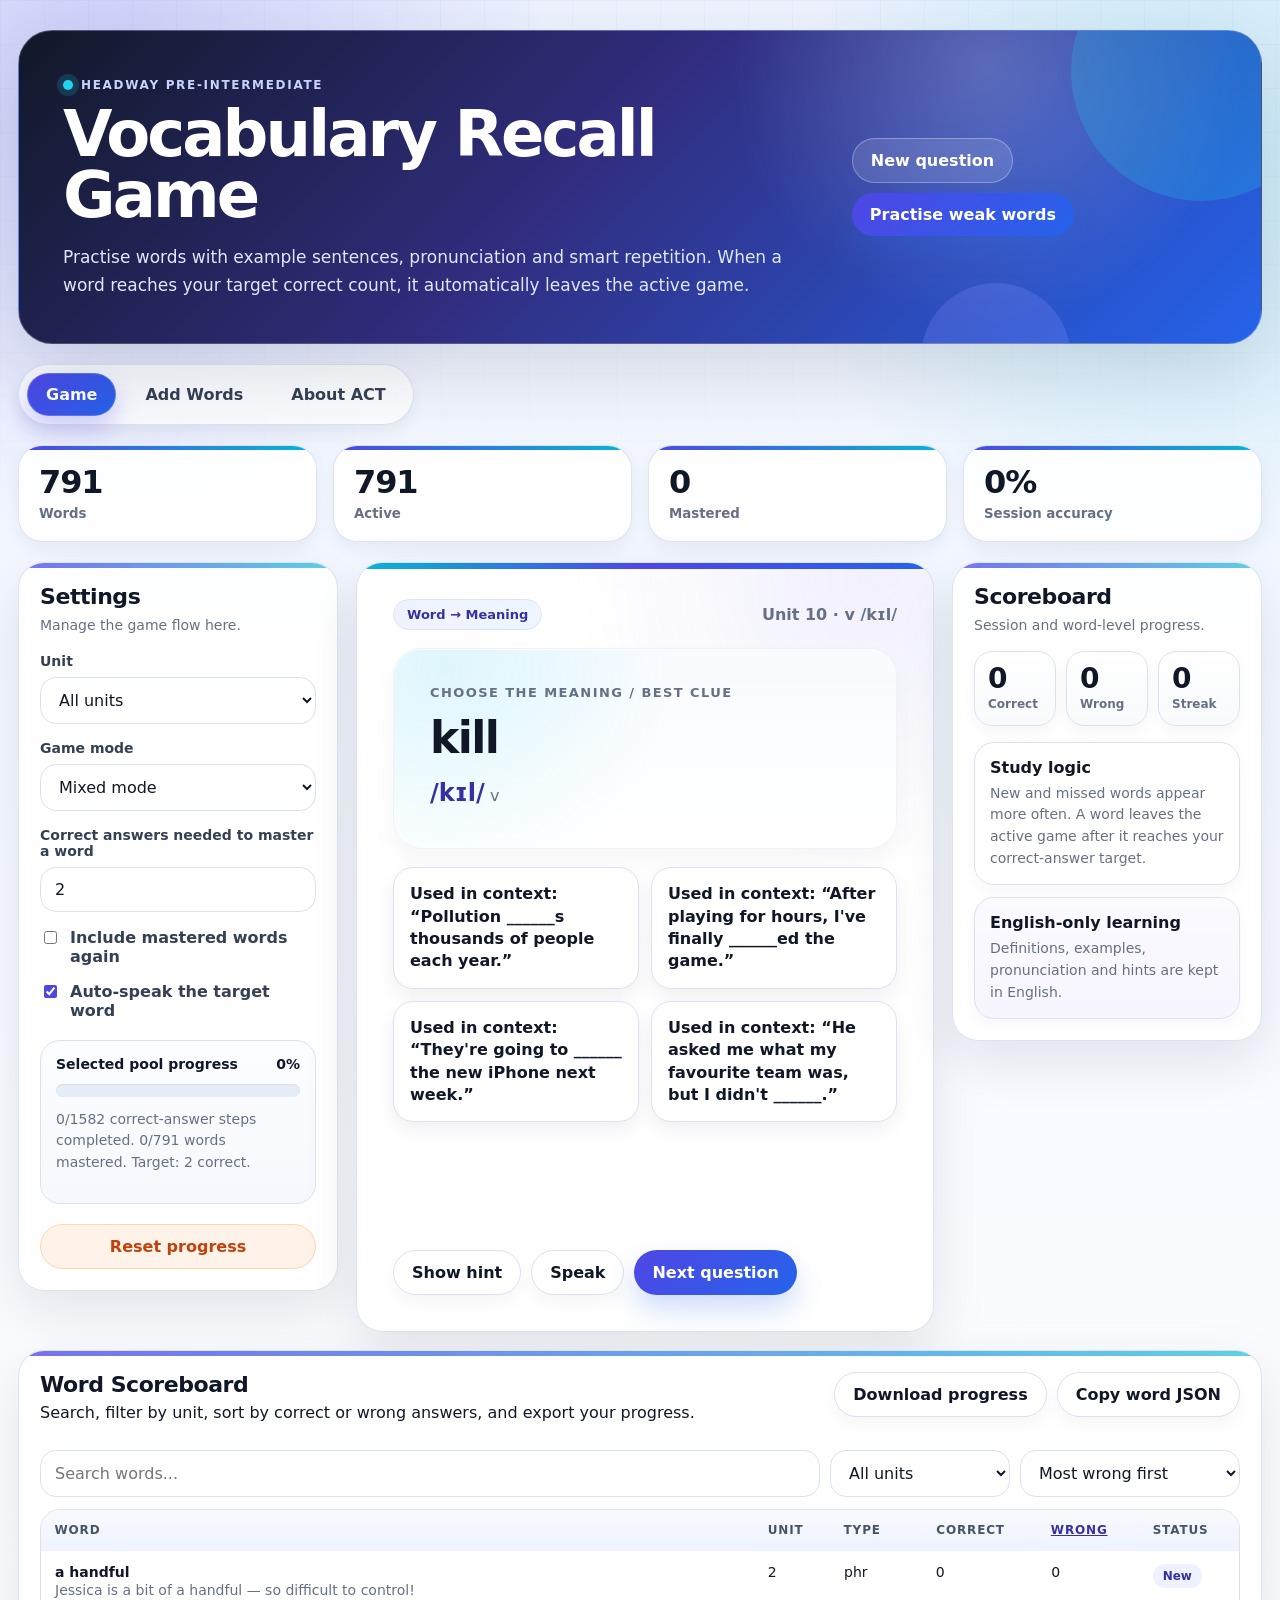
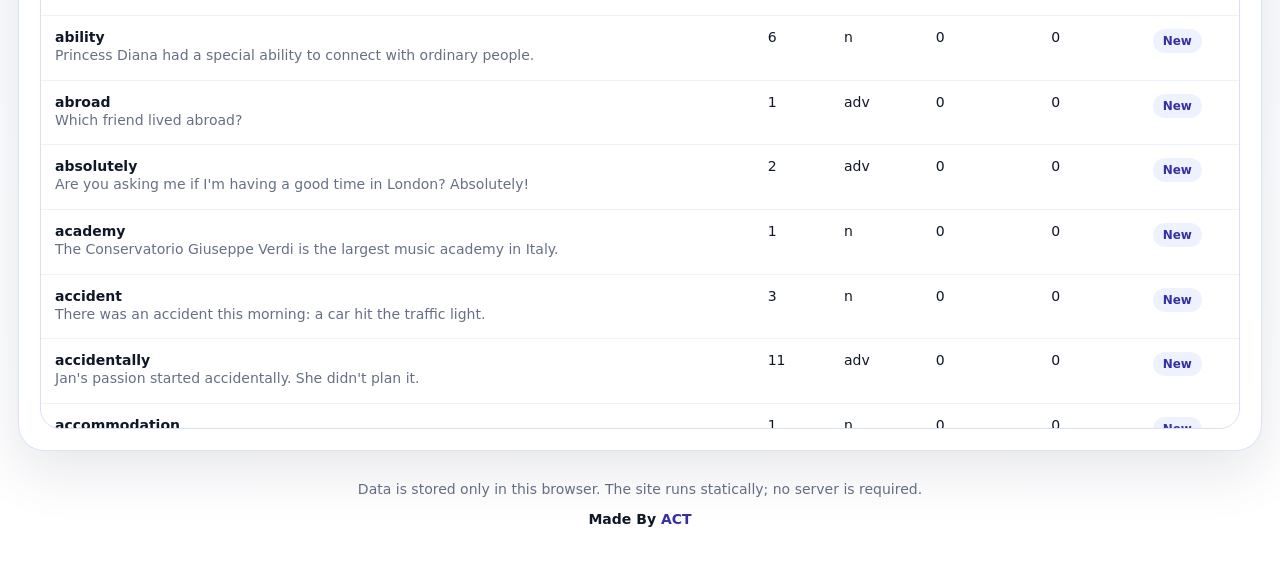
==== index.html @ d8aceb11 "Add files via upload" ====
<!DOCTYPE html>
<html lang="en">
<head>
  <meta charset="UTF-8" />
  <meta name="viewport" content="width=device-width, initial-scale=1.0" />
  <title>Vocabulary Recall Game</title>
  <link rel="stylesheet" href="styles.css" />
</head>
<body>
  <div class="page-shell">
    <header class="site-header">
      <div>
        <p class="eyebrow">Headway Pre-Intermediate</p>
        <h1>Vocabulary Recall Game</h1>
        <p class="subtitle">Practise words with example sentences, pronunciation and smart repetition. When a word reaches your target correct count, it automatically leaves the active game.</p>
      </div>
      <div class="header-actions">
        <button class="ghost-button" id="newGameBtn">New question</button>
        <button class="primary-button" id="reviewBtn">Practise weak words</button>
      </div>
    </header>

    <nav class="page-tabs" aria-label="Main navigation">
      <button class="page-tab active" type="button" data-page="game">Game</button>
      <button class="page-tab" type="button" data-page="add">Add Words</button>
      <button class="page-tab" type="button" data-page="about">About ACT</button>
    </nav>

    <section id="gamePage" class="page-view active">
      <section class="stats-strip" aria-label="General progress">
        <article><span id="totalWordsStat">0</span><small>Words</small></article>
        <article><span id="activeWordsStat">0</span><small>Active</small></article>
        <article><span id="masteredWordsStat">0</span><small>Mastered</small></article>
        <article><span id="sessionAccuracyStat">0%</span><small>Session accuracy</small></article>
      </section>

      <main class="app-grid">
        <aside class="panel settings-panel">
          <div class="panel-heading">
            <h2>Settings</h2>
            <p>Manage the game flow here.</p>
          </div>

          <label class="field-label" for="unitSelect">Unit</label>
          <select id="unitSelect"></select>

          <label class="field-label" for="modeSelect">Game mode</label>
          <select id="modeSelect">
            <option value="mixed">Mixed mode</option>
            <option value="meaningCard">Meaning card</option>
            <option value="wordMeaning">Word → meaning</option>
            <option value="typeWord">Type the word</option>
            <option value="sentenceMatch">Sentence match</option>
          </select>

          <label class="field-label" for="targetCorrect">Correct answers needed to master a word</label>
          <input id="targetCorrect" type="number" min="1" max="10" value="2" />

          <label class="check-row">
            <input id="includeMastered" type="checkbox" />
            <span>Include mastered words again</span>
          </label>

          <label class="check-row">
            <input id="autoSpeak" type="checkbox" checked />
            <span>Auto-speak the target word</span>
          </label>

          <div class="progress-box">
            <div class="progress-top"><span>Selected pool progress</span><strong id="poolPercent">0%</strong></div>
            <div class="progress-track"><div id="poolProgress" class="progress-fill"></div></div>
            <p id="poolSummary" class="muted">No data yet.</p>
          </div>

          <button class="danger-button" id="resetProgressBtn">Reset progress</button>
        </aside>

        <section class="game-card" aria-live="polite">
          <div class="game-card-top">
            <span id="questionModeBadge" class="badge">Game</span>
            <span id="wordMeta" class="word-meta">Unit -</span>
          </div>

          <div id="questionArea" class="question-area"></div>
          <div id="optionsArea" class="options-area"></div>
          <div id="feedbackArea" class="feedback-area"></div>

          <div class="game-actions">
            <button class="ghost-button" id="hintBtn">Show hint</button>
            <button class="ghost-button" id="speakBtn">Speak</button>
            <button class="primary-button" id="nextBtn">Next question</button>
          </div>
        </section>

        <aside class="panel session-panel">
          <div class="panel-heading">
            <h2>Scoreboard</h2>
            <p>Session and word-level progress.</p>
          </div>
          <div class="score-mini">
            <div><strong id="sessionCorrect">0</strong><span>Correct</span></div>
            <div><strong id="sessionWrong">0</strong><span>Wrong</span></div>
            <div><strong id="sessionStreak">0</strong><span>Streak</span></div>
          </div>
          <div class="tip-card">
            <strong>Study logic</strong>
            <p>New and missed words appear more often. A word leaves the active game after it reaches your correct-answer target.</p>
          </div>
          <div class="tip-card english-only">
            <strong>English-only learning</strong>
            <p>Definitions, examples, pronunciation and hints are kept in English.</p>
          </div>
        </aside>
      </main>

      <section class="management-grid scoreboard-only">
        <div class="panel table-panel">
          <div class="table-header">
            <div>
              <h2>Word Scoreboard</h2>
              <p>Search, filter by unit, sort by correct or wrong answers, and export your progress.</p>
            </div>
            <div class="row-actions">
              <button class="ghost-button" id="exportProgressBtn">Download progress</button>
              <button class="ghost-button" id="copyWordsBtn">Copy word JSON</button>
            </div>
          </div>
          <div class="score-controls">
            <input id="searchInput" class="search-input" placeholder="Search words..." />
            <select id="scoreUnitFilter" aria-label="Filter scoreboard by unit"></select>
            <select id="scoreSortSelect" aria-label="Sort scoreboard">
              <option value="wrongDesc">Most wrong first</option>
              <option value="wrongAsc">Fewest wrong first</option>
              <option value="correctDesc">Most correct first</option>
              <option value="correctAsc">Fewest correct first</option>
              <option value="unitAsc">Unit order</option>
              <option value="unitDesc">Unit order reverse</option>
              <option value="typeAsc">Type A–Z</option>
              <option value="typeDesc">Type Z–A</option>
              <option value="statusDesc">Status: mastered first</option>
              <option value="statusAsc">Status: new first</option>
              <option value="az">A–Z</option>
              <option value="za">Z–A</option>
            </select>
          </div>
          <div class="table-scroll">
            <table>
              <thead>
                <tr>
                  <th><button class="score-sort-header" type="button" data-score-sort="word">Word</button></th>
                  <th><button class="score-sort-header" type="button" data-score-sort="unit">Unit</button></th>
                  <th><button class="score-sort-header" type="button" data-score-sort="type">Type</button></th>
                  <th><button class="score-sort-header" type="button" data-score-sort="correct">Correct</button></th>
                  <th><button class="score-sort-header" type="button" data-score-sort="wrong">Wrong</button></th>
                  <th><button class="score-sort-header" type="button" data-score-sort="status">Status</button></th>
                </tr>
              </thead>
              <tbody id="scoreTableBody"></tbody>
            </table>
          </div>
        </div>
      </section>
    </section>

    <section id="addPage" class="page-view">
      <section class="management-grid add-only">
        <div class="panel add-panel">
          <div class="panel-heading">
            <h2>Add Your Own Words</h2>
            <p>Your added words are stored in this browser and included in the game.</p>
          </div>
          <form id="addWordForm" class="word-form">
            <input name="english" placeholder="English word / phrase" required />
            <input name="partOfSpeech" placeholder="Part of speech, e.g. n, v, adj" />
            <input name="phonetics" placeholder="Phonetics, e.g. /wɜːd/" />
            <input name="unit" type="number" min="1" max="99" placeholder="Unit" />
            <textarea name="example" placeholder="English example sentence" required></textarea>
            <textarea name="definition" placeholder="Optional English definition / clue"></textarea>
            <button class="primary-button" type="submit">Add word</button>
          </form>

          <details class="import-box">
            <summary>Bulk add with CSV / JSON</summary>
            <p class="muted">CSV columns: english, partOfSpeech, phonetics, example, unit, definition</p>
            <textarea id="bulkInput" placeholder='english,partOfSpeech,phonetics,example,unit
reliable,adj,/rɪˈlaɪəb(ə)l/,She is a reliable friend.,7'></textarea>
            <div class="row-actions">
              <button class="ghost-button" id="importCsvBtn">Import</button>
              <button class="ghost-button" id="exportCustomBtn">Export custom words</button>
            </div>
          </details>
        </div>
      </section>
    </section>

    <section id="aboutPage" class="page-view">
      <div class="panel about-panel">
        <div class="panel-heading">
          <h2>About ACT</h2>
          <p>This vocabulary game was made by ACT.</p>
        </div>
        <p>For feature requests or extra development requests, contact: <a href="mailto:acantutar3@gmail.com">acantutar3@gmail.com</a>.</p>
      </div>
    </section>

    <footer class="site-footer">
      <p>Data is stored only in this browser. The site runs statically; no server is required.</p>
      <p class="footer-credit">Made By <a href="#about" id="actFooterLink">ACT</a></p>
    </footer>
  </div>

  <div id="toast" class="toast" role="status"></div>
  <script src="words.js"></script>
  <script src="app.js"></script>
</body>
</html>
---- styles.css ----
:root {
  --bg: #eef3ff;
  --bg-2: #f8fbff;
  --card: #ffffff;
  --card-soft: #f9fbff;
  --ink: #101828;
  --muted: #667085;
  --muted-2: #98a2b3;
  --line: #d9e2f2;
  --line-soft: #edf2fb;
  --primary: #4f46e5;
  --primary-dark: #3730a3;
  --primary-soft: #eef2ff;
  --accent: #06b6d4;
  --accent-soft: #ecfeff;
  --success: #16803c;
  --success-bg: #e8f8ef;
  --danger: #c2410c;
  --danger-bg: #fff2e8;
  --warning: #b7791f;
  --warning-bg: #fff8e6;
  --shadow-sm: 0 8px 20px rgba(16, 24, 40, .06);
  --shadow: 0 20px 55px rgba(16, 24, 40, .10);
  --shadow-lg: 0 28px 80px rgba(30, 41, 59, .14);
  --radius: 26px;
  --radius-sm: 18px;
}

* { box-sizing: border-box; }

html { scroll-behavior: smooth; }

body {
  margin: 0;
  min-height: 100vh;
  font-family: Inter, ui-sans-serif, system-ui, -apple-system, BlinkMacSystemFont, "Segoe UI", sans-serif;
  background:
    radial-gradient(circle at 8% 4%, rgba(79, 70, 229, .22), transparent 28rem),
    radial-gradient(circle at 92% 8%, rgba(6, 182, 212, .18), transparent 25rem),
    linear-gradient(180deg, var(--bg) 0%, var(--bg-2) 52%, #ffffff 100%);
  color: var(--ink);
}

body::before {
  content: "";
  position: fixed;
  inset: 0;
  pointer-events: none;
  background-image:
    linear-gradient(rgba(79, 70, 229, .035) 1px, transparent 1px),
    linear-gradient(90deg, rgba(79, 70, 229, .035) 1px, transparent 1px);
  background-size: 44px 44px;
  mask-image: linear-gradient(180deg, #000 0%, transparent 70%);
}

button, input, select, textarea { font: inherit; }
button { cursor: pointer; }
button:focus-visible, input:focus-visible, select:focus-visible, textarea:focus-visible, a:focus-visible {
  outline: 3px solid rgba(79, 70, 229, .28);
  outline-offset: 3px;
}
::selection { background: rgba(79, 70, 229, .18); }

.page-shell {
  position: relative;
  width: min(1440px, calc(100% - 36px));
  margin: 0 auto;
  padding: 30px 0 52px;
}

.site-header {
  position: relative;
  overflow: hidden;
  display: flex;
  justify-content: space-between;
  gap: 28px;
  align-items: center;
  padding: clamp(28px, 4vw, 44px);
  border: 1px solid rgba(255, 255, 255, .24);
  border-radius: 34px;
  background:
    radial-gradient(circle at 78% 12%, rgba(255, 255, 255, .22), transparent 16rem),
    linear-gradient(135deg, #111827 0%, #312e81 46%, #2563eb 100%);
  color: #fff;
  box-shadow: var(--shadow-lg);
}

.site-header::before,
.site-header::after {
  content: "";
  position: absolute;
  border-radius: 999px;
  pointer-events: none;
}
.site-header::before {
  width: 260px;
  height: 260px;
  right: -70px;
  top: -90px;
  background: rgba(34, 211, 238, .22);
}
.site-header::after {
  width: 150px;
  height: 150px;
  right: 190px;
  bottom: -90px;
  background: rgba(129, 140, 248, .26);
}
.site-header > * { position: relative; z-index: 1; }

.eyebrow {
  display: inline-flex;
  align-items: center;
  gap: 8px;
  margin: 0 0 12px;
  letter-spacing: .14em;
  text-transform: uppercase;
  color: #c7d2fe;
  font-weight: 850;
  font-size: 12px;
}
.eyebrow::before {
  content: "";
  width: 10px;
  height: 10px;
  border-radius: 50%;
  background: #22d3ee;
  box-shadow: 0 0 0 6px rgba(34, 211, 238, .16);
}

h1, h2, h3, p { margin-top: 0; }
h1 {
  max-width: 900px;
  font-size: clamp(36px, 5vw, 66px);
  line-height: .96;
  letter-spacing: -.045em;
  margin-bottom: 16px;
}
h2 { font-size: 22px; letter-spacing: -.02em; margin-bottom: 6px; }
h3 { letter-spacing: -.015em; }
.subtitle { max-width: 820px; color: #e0e7ff; font-size: 17px; line-height: 1.65; margin-bottom: 0; }
.header-actions, .row-actions, .game-actions { display: flex; gap: 10px; flex-wrap: wrap; }

.page-tabs {
  display: flex;
  gap: 10px;
  flex-wrap: wrap;
  margin: 20px 0;
  padding: 8px;
  width: fit-content;
  max-width: 100%;
  border: 1px solid rgba(217, 226, 242, .9);
  border-radius: 999px;
  background: rgba(255, 255, 255, .76);
  box-shadow: var(--shadow-sm);
}
.page-tab {
  border: 1px solid transparent;
  background: transparent;
  color: #344054;
  border-radius: 999px;
  padding: 11px 18px;
  font-weight: 850;
  transition: transform .16s ease, background .16s ease, color .16s ease, box-shadow .16s ease;
}
.page-tab:hover { background: #f5f7fb; transform: translateY(-1px); }
.page-tab.active {
  background: linear-gradient(135deg, var(--primary), #2563eb);
  border-color: rgba(255,255,255,.2);
  color: #fff;
  box-shadow: 0 12px 24px rgba(79, 70, 229, .25);
}
.page-view { display: none; }
.page-view.active { display: block; }

.primary-button, .ghost-button, .danger-button {
  border: 0;
  border-radius: 999px;
  padding: 12px 18px;
  font-weight: 800;
  transition: transform .18s ease, box-shadow .18s ease, background .18s ease, border-color .18s ease, color .18s ease;
}
.primary-button {
  background: linear-gradient(135deg, var(--primary), #2563eb);
  color: #fff;
  box-shadow: 0 14px 28px rgba(37, 99, 235, .22);
}
.primary-button:hover { background: linear-gradient(135deg, var(--primary-dark), #1d4ed8); transform: translateY(-1px); box-shadow: 0 18px 36px rgba(37, 99, 235, .28); }
.ghost-button { background: #fff; color: var(--ink); border: 1px solid var(--line); box-shadow: 0 8px 18px rgba(16, 24, 40, .04); }
.site-header .ghost-button { background: rgba(255,255,255,.12); color: #fff; border-color: rgba(255,255,255,.30); box-shadow: none; }
.ghost-button:hover { transform: translateY(-1px); border-color: #c7d2fe; box-shadow: 0 12px 24px rgba(16, 24, 40, .08); }
.site-header .ghost-button:hover { background: rgba(255,255,255,.18); border-color: rgba(255,255,255,.48); }
.danger-button { background: var(--danger-bg); color: var(--danger); width: 100%; border: 1px solid #fed7aa; }
.danger-button:hover { transform: translateY(-1px); box-shadow: 0 12px 24px rgba(194, 65, 12, .12); }

.stats-strip {
  display: grid;
  grid-template-columns: repeat(4, 1fr);
  gap: 16px;
  margin: 20px 0;
}
.stats-strip article {
  position: relative;
  overflow: hidden;
  background: rgba(255,255,255,.88);
  border: 1px solid rgba(217, 226, 242, .96);
  border-radius: 24px;
  padding: 20px;
  box-shadow: var(--shadow-sm);
}
.stats-strip article::before {
  content: "";
  position: absolute;
  left: 0;
  right: 0;
  top: 0;
  height: 4px;
  background: linear-gradient(90deg, var(--primary), var(--accent));
}
.stats-strip span { display: block; font-size: 32px; line-height: 1; font-weight: 900; letter-spacing: -.035em; }
.stats-strip small { display: block; margin-top: 8px; color: var(--muted); font-weight: 800; }

.app-grid {
  display: grid;
  grid-template-columns: 320px minmax(0, 1fr) 310px;
  gap: 18px;
  align-items: start;
}

.panel, .game-card {
  background: rgba(255,255,255,.92);
  border: 1px solid rgba(217, 226, 242, .96);
  border-radius: var(--radius);
  box-shadow: var(--shadow);
}
.panel {
  position: relative;
  overflow: hidden;
  padding: 21px;
}
.panel::before {
  content: "";
  position: absolute;
  inset: 0 0 auto 0;
  height: 5px;
  background: linear-gradient(90deg, rgba(79, 70, 229, .85), rgba(6, 182, 212, .72));
  opacity: .9;
}
.panel-heading { position: relative; }
.panel-heading p, .muted { color: var(--muted); font-size: 14px; line-height: 1.55; margin-bottom: 14px; }

.field-label {
  display: block;
  font-weight: 850;
  color: #344054;
  margin: 16px 0 8px;
  font-size: 14px;
}
select, input, textarea {
  width: 100%;
  border: 1px solid var(--line);
  border-radius: 16px;
  padding: 12px 14px;
  background: #fff;
  color: var(--ink);
  outline: none;
  transition: border-color .18s ease, box-shadow .18s ease, background .18s ease;
}
select:hover, input:hover, textarea:hover { border-color: #c7d2fe; }
select:focus, input:focus, textarea:focus { border-color: #818cf8; box-shadow: 0 0 0 4px rgba(129, 140, 248, .18); }
textarea { min-height: 92px; resize: vertical; }

.check-row {
  display: flex;
  gap: 10px;
  align-items: flex-start;
  color: #344054;
  font-weight: 700;
  margin: 16px 0;
}
.check-row input { width: auto; margin-top: 3px; accent-color: var(--primary); }
.progress-box {
  background: linear-gradient(180deg, #fbfdff, #f6f8fd);
  border: 1px solid var(--line);
  border-radius: 20px;
  padding: 15px;
  margin: 20px 0;
}
.progress-top { display: flex; justify-content: space-between; gap: 12px; font-weight: 850; font-size: 14px; }
.progress-track { height: 13px; background: #e7edf7; border-radius: 999px; overflow: hidden; margin: 12px 0; box-shadow: inset 0 1px 2px rgba(16, 24, 40, .08); }
.progress-fill { height: 100%; width: 0%; background: linear-gradient(90deg, #22d3ee, #4f46e5, #2563eb); border-radius: 999px; transition: width .3s ease; }

.game-card {
  position: relative;
  overflow: hidden;
  padding: clamp(22px, 3vw, 36px);
  min-height: 520px;
  background:
    radial-gradient(circle at 88% 2%, rgba(79, 70, 229, .08), transparent 18rem),
    linear-gradient(180deg, rgba(255,255,255,.98), rgba(255,255,255,.92));
}
.game-card::before {
  content: "";
  position: absolute;
  inset: 0 0 auto 0;
  height: 6px;
  background: linear-gradient(90deg, var(--accent), var(--primary), #2563eb);
}
.game-card > * { position: relative; }
.game-card-top { display: flex; justify-content: space-between; align-items: center; gap: 12px; margin-bottom: 18px; }
.badge {
  display: inline-flex; align-items: center; gap: 8px;
  padding: 7px 13px;
  background: linear-gradient(135deg, var(--primary-soft), #eff6ff);
  color: var(--primary-dark);
  border: 1px solid #dbe4ff;
  border-radius: 999px;
  font-weight: 900;
  font-size: 13px;
}
.word-meta { color: var(--muted); font-weight: 800; }
.question-area {
  min-height: 178px;
  display: flex;
  flex-direction: column;
  justify-content: center;
  border-radius: 28px;
  background:
    radial-gradient(circle at 10% 12%, rgba(34, 211, 238, .12), transparent 14rem),
    linear-gradient(180deg, #f8fbff, #ffffff);
  border: 1px solid var(--line-soft);
  padding: clamp(20px, 4vw, 36px);
  margin-bottom: 18px;
  box-shadow: inset 0 1px 0 rgba(255,255,255,.8), 0 12px 26px rgba(16, 24, 40, .04);
}
.question-label { color: var(--muted); font-weight: 900; font-size: 13px; text-transform: uppercase; letter-spacing: .11em; margin-bottom: 12px; }
.question-text { font-size: clamp(26px, 4vw, 44px); line-height: 1.16; font-weight: 900; letter-spacing: -.035em; margin: 0; }
.question-subtext { margin: 12px 0 0; color: var(--muted); font-size: 16px; line-height: 1.55; }
.phonetic { font-size: 24px; color: var(--primary-dark); font-weight: 900; }
.options-area { display: grid; grid-template-columns: repeat(2, minmax(0, 1fr)); gap: 12px; }
.option-button {
  border: 1px solid var(--line);
  background: #fff;
  color: var(--ink);
  border-radius: 20px;
  min-height: 66px;
  padding: 15px 16px;
  text-align: left;
  font-weight: 850;
  box-shadow: var(--shadow-sm);
  transition: transform .16s ease, border-color .16s ease, box-shadow .16s ease, background .16s ease;
}
.option-button:hover { border-color: #a5b4fc; transform: translateY(-1px); box-shadow: 0 14px 28px rgba(16, 24, 40, .08); }
.option-button.correct { background: linear-gradient(180deg, #effdf4, var(--success-bg)); border-color: #86efac; color: var(--success); }
.option-button.wrong { background: linear-gradient(180deg, #fff7ed, var(--danger-bg)); border-color: #fed7aa; color: var(--danger); }
.option-button:disabled { cursor: default; opacity: .92; transform: none; box-shadow: var(--shadow-sm); }
.option-button.sentence-option { font-weight: 700; line-height: 1.4; }

.feedback-area { min-height: 92px; margin: 18px 0; }
.feedback-box {
  padding: 15px 16px;
  border-radius: 20px;
  border: 1px solid var(--line);
  background: #f8fafc;
  box-shadow: 0 8px 20px rgba(16, 24, 40, .035);
}
.feedback-box.success { border-color: #86efac; background: var(--success-bg); }
.feedback-box.danger { border-color: #fed7aa; background: var(--danger-bg); }
.feedback-box strong { display: block; margin-bottom: 6px; }
.example-reveal { margin: 8px 0 0; color: #344054; line-height: 1.55; }

.score-mini { display: grid; grid-template-columns: repeat(3, 1fr); gap: 10px; margin-bottom: 16px; }
.score-mini div {
  border: 1px solid var(--line);
  border-radius: 18px;
  padding: 13px;
  background: linear-gradient(180deg, #ffffff, #f8fafc);
  box-shadow: 0 6px 16px rgba(16, 24, 40, .04);
}
.score-mini strong { display: block; font-size: 28px; line-height: 1; letter-spacing: -.03em; }
.score-mini span { color: var(--muted); font-size: 12px; font-weight: 850; }
.tip-card { border: 1px solid var(--line); border-radius: 20px; padding: 15px; background: #fff; margin-top: 12px; box-shadow: 0 6px 16px rgba(16, 24, 40, .035); }
.tip-card p { margin: 6px 0 0; color: var(--muted); font-size: 14px; line-height: 1.55; }
.english-only { background: linear-gradient(180deg, #fbfaff, #f7f5ff); }

.management-grid { display: grid; grid-template-columns: 420px 1fr; gap: 18px; margin-top: 18px; align-items: start; }
.management-grid.scoreboard-only, .management-grid.add-only { grid-template-columns: 1fr; }
.add-only .add-panel { max-width: 820px; width: 100%; margin: 0 auto; }
.about-panel { max-width: 760px; margin: 0 auto; }
.word-form { display: grid; gap: 10px; }
.import-box { margin-top: 16px; border-top: 1px solid var(--line); padding-top: 16px; }
.import-box summary { font-weight: 850; cursor: pointer; }
.import-box textarea { margin: 12px 0; min-height: 120px; }
.table-header { display: flex; justify-content: space-between; gap: 16px; align-items: flex-start; margin-bottom: 12px; }
.score-controls { display: grid; grid-template-columns: minmax(220px, 1fr) 180px 220px; gap: 10px; margin-bottom: 12px; }
.search-input { margin-bottom: 0; }
.table-scroll { overflow: auto; max-height: 520px; border: 1px solid var(--line); border-radius: 20px; background: #fff; box-shadow: inset 0 1px 0 rgba(255,255,255,.9); }
table { width: 100%; border-collapse: collapse; min-width: 720px; }
th, td { padding: 13px 14px; border-bottom: 1px solid var(--line-soft); text-align: left; font-size: 14px; vertical-align: top; }
tbody tr { transition: background .14s ease; }
tbody tr:hover { background: #f8fbff; }
th { position: sticky; top: 0; background: linear-gradient(180deg, #f8fafc, #eef3ff); z-index: 1; color: #475467; font-size: 12px; text-transform: uppercase; letter-spacing: .07em; }
.status-pill { display: inline-flex; border-radius: 999px; padding: 5px 10px; font-size: 12px; font-weight: 900; }
.status-pill.mastered { color: var(--success); background: var(--success-bg); }
.status-pill.learning { color: var(--warning); background: var(--warning-bg); }
.status-pill.new { color: var(--primary-dark); background: var(--primary-soft); }
.site-footer { color: var(--muted); text-align: center; margin-top: 30px; font-size: 14px; }
.footer-credit { font-weight: 900; color: var(--ink); margin-bottom: 0; }
.footer-credit a { color: var(--primary-dark); text-decoration: none; }
.footer-credit a:hover { text-decoration: underline; }
.toast {
  position: fixed; right: 22px; bottom: 22px;
  background: #111827; color: #fff;
  padding: 12px 16px; border-radius: 16px;
  opacity: 0; transform: translateY(10px); pointer-events: none;
  transition: opacity .2s ease, transform .2s ease;
  max-width: 360px; z-index: 10;
  box-shadow: 0 18px 38px rgba(17, 24, 39, .26);
}
.toast.show { opacity: 1; transform: translateY(0); }
.hidden { display: none !important; }

.explanation-option { font-weight: 700; line-height: 1.4; }
.type-clue-text { font-size: clamp(20px, 3vw, 32px); }
.type-answer-form { display: grid; grid-template-columns: minmax(0, 1fr) auto; gap: 10px; width: 100%; }
.type-answer-form input.correct-input { border-color: #86efac; background: var(--success-bg); color: var(--success); font-weight: 850; }
.type-answer-form input.wrong-input { border-color: #fed7aa; background: var(--danger-bg); color: var(--danger); font-weight: 850; }
.score-sort-header {
  border: 0;
  background: transparent;
  color: inherit;
  font: inherit;
  text-transform: inherit;
  letter-spacing: inherit;
  padding: 0;
  font-weight: 900;
  cursor: pointer;
}
.score-sort-header:hover,
.score-sort-header.active { color: var(--primary-dark); text-decoration: underline; }

@media (prefers-reduced-motion: reduce) {
  *, *::before, *::after { scroll-behavior: auto !important; transition-duration: .01ms !important; animation-duration: .01ms !important; }
}

@media (max-width: 1120px) {
  .app-grid, .management-grid { grid-template-columns: 1fr; }
  .settings-panel { order: 2; }
  .session-panel { order: 3; }
}
@media (max-width: 760px) {
  .page-shell { width: min(100% - 18px, 1440px); padding-top: 10px; }
  .site-header { display: block; padding: 24px; border-radius: 26px; }
  .site-header::after { display: none; }
  .header-actions { margin-top: 18px; }
  .page-tabs { width: 100%; border-radius: 24px; }
  .page-tab { flex: 1 1 auto; }
  .stats-strip { grid-template-columns: repeat(2, 1fr); }
  .options-area { grid-template-columns: 1fr; }
  .score-controls { grid-template-columns: 1fr; }
  .table-header { display: block; }
  .type-answer-form { grid-template-columns: 1fr; }
  h1 { font-size: 36px; }
}
@media (max-width: 480px) {
  .stats-strip { grid-template-columns: 1fr; }
  .score-mini { grid-template-columns: 1fr; }
  .game-card-top { align-items: flex-start; flex-direction: column; }
}
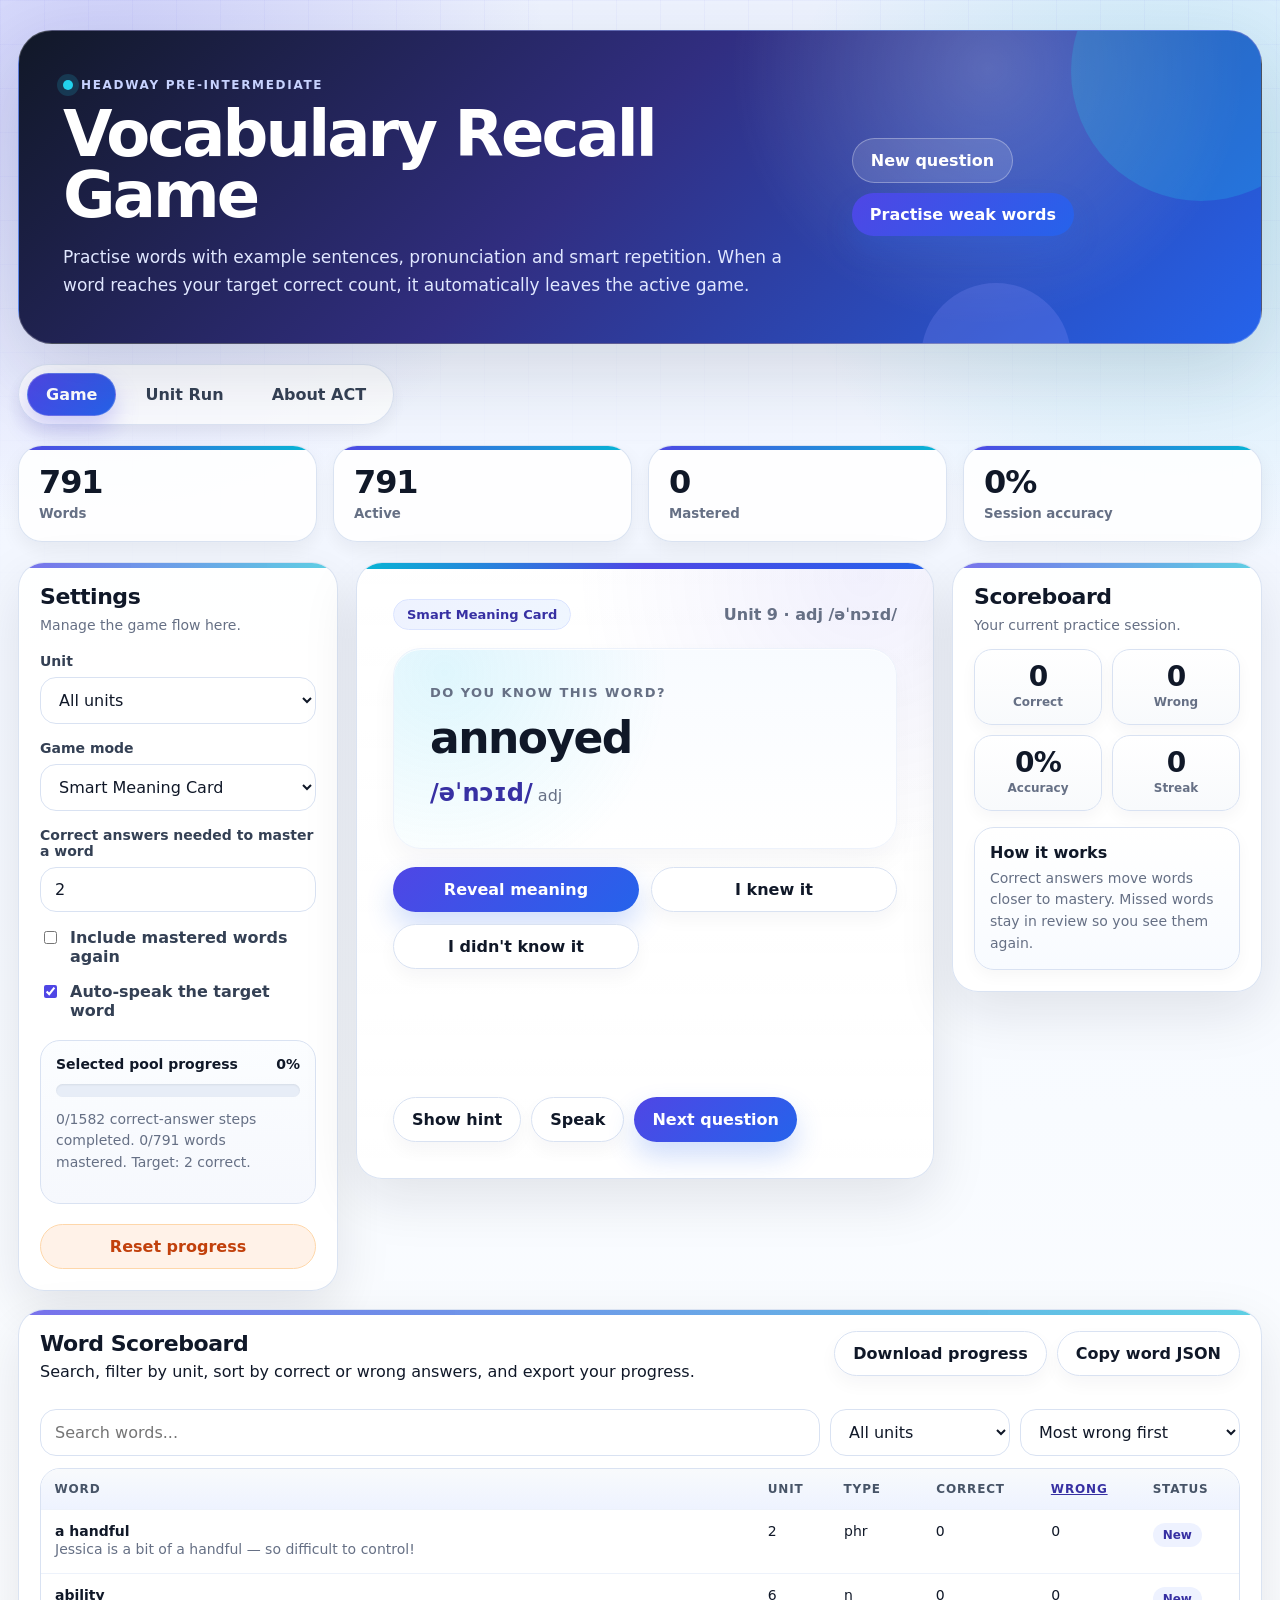
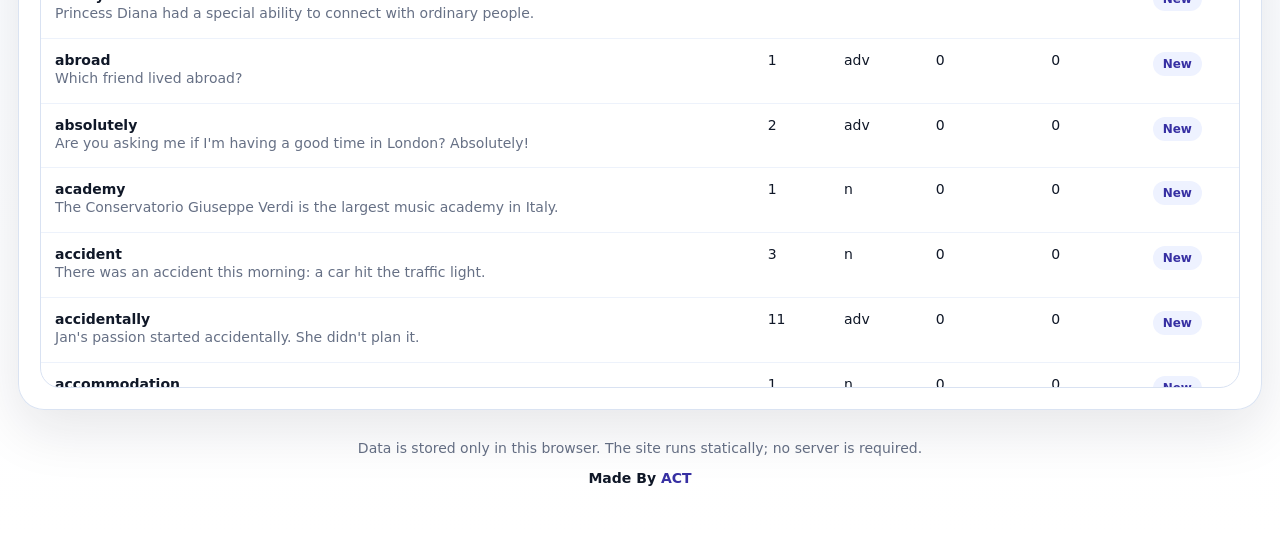
==== commit 29db3ff3: "Add files via upload" ====
--- a/index.html
+++ b/index.html
@@ -22,7 +22,7 @@
 
     <nav class="page-tabs" aria-label="Main navigation">
       <button class="page-tab active" type="button" data-page="game">Game</button>
-      <button class="page-tab" type="button" data-page="add">Add Words</button>
+      <button class="page-tab" type="button" data-page="run">Unit Run</button>
       <button class="page-tab" type="button" data-page="about">About ACT</button>
     </nav>
 
@@ -46,11 +46,9 @@
 
           <label class="field-label" for="modeSelect">Game mode</label>
           <select id="modeSelect">
-            <option value="mixed">Mixed mode</option>
-            <option value="meaningCard">Meaning card</option>
-            <option value="wordMeaning">Word → meaning</option>
-            <option value="typeWord">Type the word</option>
-            <option value="sentenceMatch">Sentence match</option>
+            <option value="meaningCard">Smart Meaning Card</option>
+            <option value="typeWord">Definition → Type the word</option>
+            <option value="wordMeaning">Word → Choose the meaning</option>
           </select>
 
           <label class="field-label" for="targetCorrect">Correct answers needed to master a word</label>
@@ -93,22 +91,19 @@
         </section>
 
         <aside class="panel session-panel">
-          <div class="panel-heading">
+          <div class="panel-heading scoreboard-heading">
             <h2>Scoreboard</h2>
-            <p>Session and word-level progress.</p>
-          </div>
-          <div class="score-mini">
+            <p>Your current practice session.</p>
+          </div>
+          <div class="score-mini score-mini-compact">
             <div><strong id="sessionCorrect">0</strong><span>Correct</span></div>
             <div><strong id="sessionWrong">0</strong><span>Wrong</span></div>
+            <div><strong id="sessionAccuracyMini">0%</strong><span>Accuracy</span></div>
             <div><strong id="sessionStreak">0</strong><span>Streak</span></div>
           </div>
-          <div class="tip-card">
-            <strong>Study logic</strong>
-            <p>New and missed words appear more often. A word leaves the active game after it reaches your correct-answer target.</p>
-          </div>
-          <div class="tip-card english-only">
-            <strong>English-only learning</strong>
-            <p>Definitions, examples, pronunciation and hints are kept in English.</p>
+          <div class="scoreboard-note">
+            <strong>How it works</strong>
+            <p>Correct answers move words closer to mastery. Missed words stay in review so you see them again.</p>
           </div>
         </aside>
       </main>
@@ -162,6 +157,83 @@
       </section>
     </section>
 
+    <section id="runPage" class="page-view">
+      <section class="panel run-hero-panel">
+        <div>
+          <p class="eyebrow dark-eyebrow">Fast practice</p>
+          <h2>Unit Run Challenge</h2>
+          <p>Choose a unit or all words, then play a short run focused on fast recall. Your normal word progress and scoreboard continue to update in the background.</p>
+        </div>
+        <div class="run-hero-stats" aria-label="Run summary">
+          <article><strong id="runLearnedTotal">0</strong><span>Mastered words</span></article>
+          <article><strong id="runActiveTotal">0</strong><span>Active words</span></article>
+        </div>
+      </section>
+
+      <main class="run-layout">
+        <aside class="panel run-setup-panel">
+          <div class="panel-heading">
+            <h2>Run Setup</h2>
+            <p>Start a quick game-like session. The run mixes the three learning modes automatically.</p>
+          </div>
+
+          <label class="field-label" for="runUnitSelect">Run unit</label>
+          <select id="runUnitSelect"></select>
+
+          <label class="field-label" for="runLengthSelect">Run length</label>
+          <select id="runLengthSelect">
+            <option value="10">10 words · quick run</option>
+            <option value="20" selected>20 words · standard run</option>
+            <option value="30">30 words · long run</option>
+          </select>
+
+          <button class="primary-button full-button" id="startRunBtn">Start Unit Run</button>
+
+          <div class="progress-box run-progress-box">
+            <div class="progress-top"><span>Run progress</span><strong id="runPercent">0%</strong></div>
+            <div class="progress-track"><div id="runProgress" class="progress-fill"></div></div>
+            <p id="runCounter" class="muted">No run started yet.</p>
+          </div>
+
+          <div class="run-mini-score">
+            <div><strong id="runCorrect">0</strong><span>Correct</span></div>
+            <div><strong id="runWrong">0</strong><span>Wrong</span></div>
+            <div><strong id="runLearned">0</strong><span>Learned</span></div>
+          </div>
+        </aside>
+
+        <section class="game-card run-game-card" aria-live="polite">
+          <div class="game-card-top">
+            <span id="runModeBadge" class="badge">Unit Run</span>
+            <span id="runWordMeta" class="word-meta">Choose a run to begin</span>
+          </div>
+
+          <div id="runQuestionArea" class="question-area"></div>
+          <div id="runOptionsArea" class="options-area"></div>
+          <div id="runFeedbackArea" class="feedback-area"></div>
+
+          <div class="game-actions">
+            <button class="ghost-button" id="runHintBtn">Show hint</button>
+            <button class="ghost-button" id="runSpeakBtn">Speak</button>
+            <button class="primary-button" id="runNextBtn">Next question</button>
+            <button class="ghost-button" id="runQuitBtn">End run</button>
+          </div>
+        </section>
+
+        <aside class="panel run-result-panel hidden" id="runResultsPanel">
+          <div class="panel-heading">
+            <h2>Run Results</h2>
+            <p>Your progress after this challenge.</p>
+          </div>
+          <div id="runResultsContent"></div>
+          <div class="row-actions run-result-actions">
+            <button class="primary-button" id="replayRunBtn">Play again</button>
+            <button class="ghost-button" id="runReviewWeakBtn">Review weak words</button>
+          </div>
+        </aside>
+      </main>
+    </section>
+
     <section id="addPage" class="page-view">
       <section class="management-grid add-only">
         <div class="panel add-panel">
--- a/styles.css
+++ b/styles.css
@@ -467,3 +467,506 @@
   .score-mini { grid-template-columns: 1fr; }
   .game-card-top { align-items: flex-start; flex-direction: column; }
 }
+
+.dictionary-definition-list {
+  margin: 8px 0 0 20px;
+  padding: 0;
+  color: #344054;
+  line-height: 1.55;
+}
+.dictionary-definition-list li + li { margin-top: 6px; }
+
+.full-button { width: 100%; justify-content: center; margin-top: 18px; }
+.dark-eyebrow { color: var(--primary-dark); margin-bottom: 8px; }
+.dark-eyebrow::before { background: var(--primary); box-shadow: 0 0 0 6px rgba(79, 70, 229, .12); }
+.run-hero-panel {
+  display: flex;
+  justify-content: space-between;
+  gap: 22px;
+  align-items: center;
+  margin: 20px 0 18px;
+  background:
+    radial-gradient(circle at 88% 12%, rgba(34, 211, 238, .12), transparent 16rem),
+    linear-gradient(180deg, rgba(255,255,255,.96), rgba(255,255,255,.88));
+}
+.run-hero-panel h2 { font-size: clamp(28px, 4vw, 44px); margin-bottom: 8px; }
+.run-hero-panel p { color: var(--muted); line-height: 1.6; max-width: 780px; margin-bottom: 0; }
+.run-hero-stats { display: grid; grid-template-columns: repeat(2, minmax(120px, 1fr)); gap: 12px; min-width: 280px; }
+.run-hero-stats article, .run-result-grid article, .run-mini-score div {
+  border: 1px solid var(--line);
+  border-radius: 20px;
+  background: linear-gradient(180deg, #ffffff, #f8fafc);
+  box-shadow: 0 6px 16px rgba(16, 24, 40, .04);
+  padding: 14px;
+}
+.run-hero-stats strong, .run-result-grid strong, .run-mini-score strong {
+  display: block;
+  font-size: 28px;
+  line-height: 1;
+  letter-spacing: -.03em;
+}
+.run-hero-stats span, .run-result-grid span, .run-mini-score span { color: var(--muted); font-size: 12px; font-weight: 850; }
+.run-layout {
+  display: grid;
+  grid-template-columns: 300px minmax(0, 1fr) 320px;
+  gap: 18px;
+  align-items: start;
+}
+.run-game-card { min-height: 560px; }
+.run-progress-box { margin-bottom: 14px; }
+.run-mini-score { display: grid; grid-template-columns: repeat(3, 1fr); gap: 9px; }
+.run-result-panel { background: linear-gradient(180deg, rgba(255,255,255,.96), rgba(248,251,255,.94)); }
+.run-result-grid { display: grid; grid-template-columns: repeat(2, 1fr); gap: 10px; margin: 12px 0 16px; }
+.run-word-list { border-top: 1px solid var(--line); padding-top: 14px; margin-top: 14px; }
+.run-word-list strong { display: block; margin-bottom: 8px; }
+.run-word-list ul { margin: 0; padding-left: 18px; color: #344054; line-height: 1.7; }
+.run-result-actions { margin-top: 16px; }
+
+@media (max-width: 1120px) {
+  .run-layout { grid-template-columns: 1fr; }
+  .run-result-panel { order: 3; }
+}
+@media (max-width: 760px) {
+  .run-hero-panel { display: block; }
+  .run-hero-stats { min-width: 0; margin-top: 16px; }
+}
+@media (max-width: 480px) {
+  .run-hero-stats, .run-result-grid, .run-mini-score { grid-template-columns: 1fr; }
+}
+
+/* Small scoreboard refresh: simpler, clearer session snapshot. */
+.scoreboard-heading p { margin-bottom: 12px; }
+.score-mini-compact {
+  grid-template-columns: repeat(2, minmax(0, 1fr));
+}
+.score-mini-compact div {
+  text-align: center;
+  min-height: 76px;
+}
+.scoreboard-note {
+  border: 1px solid var(--line);
+  border-radius: 20px;
+  padding: 15px;
+  background: linear-gradient(180deg, #ffffff, #f8fbff);
+  box-shadow: 0 6px 16px rgba(16, 24, 40, .035);
+}
+.scoreboard-note p {
+  margin: 6px 0 0;
+  color: var(--muted);
+  font-size: 14px;
+  line-height: 1.55;
+}
+.run-celebration-card {
+  display: flex;
+  gap: 14px;
+  align-items: flex-start;
+  border: 1px solid #c7d2fe;
+  border-radius: 22px;
+  padding: 16px;
+  margin-bottom: 14px;
+  background: linear-gradient(180deg, #ffffff, #eef2ff);
+  box-shadow: 0 10px 24px rgba(79, 70, 229, .08);
+}
+.run-celebration-icon {
+  display: grid;
+  place-items: center;
+  width: 44px;
+  height: 44px;
+  flex: 0 0 auto;
+  border-radius: 16px;
+  background: #ffffff;
+  border: 1px solid #dbe4ff;
+  font-size: 24px;
+}
+.run-celebration-card strong {
+  display: block;
+  margin-bottom: 6px;
+  font-size: 16px;
+}
+.run-celebration-card p {
+  margin: 0;
+  color: var(--muted);
+  line-height: 1.5;
+  font-size: 14px;
+}
+@media (max-width: 480px) {
+  .score-mini-compact { grid-template-columns: 1fr; }
+}
+
+/* Mobile play-focus refinements: keep desktop unchanged, make the question card the main focus on phones. */
+@media (max-width: 760px) {
+  body {
+    background:
+      radial-gradient(circle at 12% 0%, rgba(79, 70, 229, .15), transparent 18rem),
+      linear-gradient(180deg, #f5f7ff 0%, #ffffff 72%);
+  }
+
+  .page-shell {
+    width: min(100% - 12px, 1440px);
+    padding: 8px 0 28px;
+  }
+
+  .site-header {
+    padding: 16px;
+    border-radius: 22px;
+    box-shadow: 0 12px 28px rgba(16, 24, 40, .09);
+  }
+
+  .eyebrow {
+    margin-bottom: 8px;
+    font-size: 10px;
+    letter-spacing: .11em;
+  }
+
+  h1 {
+    font-size: 28px;
+    line-height: 1.02;
+    margin-bottom: 8px;
+  }
+
+  .subtitle {
+    font-size: 13px;
+    line-height: 1.45;
+  }
+
+  .header-actions {
+    margin-top: 12px;
+    gap: 8px;
+  }
+
+  .primary-button,
+  .ghost-button,
+  .danger-button {
+    padding: 10px 13px;
+    font-size: 13px;
+  }
+
+  .page-tabs {
+    margin: 10px 0;
+    padding: 5px;
+    gap: 5px;
+    border-radius: 18px;
+  }
+
+  .page-tab {
+    padding: 9px 10px;
+    font-size: 13px;
+  }
+
+  .stats-strip {
+    grid-template-columns: repeat(4, minmax(0, 1fr));
+    gap: 6px;
+    margin: 8px 0 10px;
+  }
+
+  .stats-strip article {
+    padding: 9px 5px;
+    border-radius: 14px;
+    text-align: center;
+    box-shadow: none;
+  }
+
+  .stats-strip article::before {
+    height: 2px;
+  }
+
+  .stats-strip span {
+    font-size: 17px;
+  }
+
+  .stats-strip small {
+    margin-top: 4px;
+    font-size: 9px;
+    line-height: 1.15;
+  }
+
+  .app-grid,
+  .run-layout {
+    gap: 10px;
+  }
+
+  .game-card {
+    padding: 14px;
+    border-radius: 24px;
+    min-height: auto;
+    box-shadow: 0 18px 42px rgba(16, 24, 40, .13);
+  }
+
+  .game-card::before {
+    height: 5px;
+  }
+
+  .game-card-top {
+    margin-bottom: 10px;
+  }
+
+  .badge {
+    padding: 6px 10px;
+    font-size: 12px;
+  }
+
+  .word-meta {
+    font-size: 12px;
+  }
+
+  .question-area {
+    min-height: 175px;
+    padding: 18px;
+    margin-bottom: 12px;
+    border-radius: 22px;
+  }
+
+  .question-label {
+    font-size: 11px;
+    margin-bottom: 9px;
+  }
+
+  .question-text {
+    font-size: clamp(28px, 10vw, 42px);
+    line-height: 1.1;
+  }
+
+  .question-subtext {
+    font-size: 14px;
+    line-height: 1.45;
+  }
+
+  .type-clue-text {
+    font-size: clamp(20px, 7vw, 30px);
+    line-height: 1.25;
+  }
+
+  .phonetic {
+    font-size: 20px;
+  }
+
+  .options-area {
+    gap: 9px;
+  }
+
+  .option-button {
+    min-height: 54px;
+    padding: 12px 13px;
+    border-radius: 16px;
+    font-size: 14px;
+  }
+
+  .feedback-area {
+    min-height: 54px;
+    margin: 10px 0;
+  }
+
+  .feedback-box {
+    padding: 11px 12px;
+    border-radius: 16px;
+    font-size: 13px;
+    line-height: 1.4;
+  }
+
+  .game-actions {
+    gap: 7px;
+  }
+
+  .game-actions button {
+    flex: 1 1 auto;
+  }
+
+  .panel {
+    padding: 14px;
+    border-radius: 20px;
+    box-shadow: 0 10px 24px rgba(16, 24, 40, .07);
+  }
+
+  .panel::before {
+    height: 3px;
+  }
+
+  .panel-heading h2 {
+    font-size: 17px;
+  }
+
+  .panel-heading p,
+  .scoreboard-note,
+  .table-header p,
+  .run-hero-panel p {
+    display: none;
+  }
+
+  .field-label {
+    margin: 10px 0 6px;
+    font-size: 12px;
+  }
+
+  select,
+  input,
+  textarea {
+    border-radius: 13px;
+    padding: 10px 12px;
+    font-size: 14px;
+  }
+
+  .check-row {
+    margin: 10px 0;
+    font-size: 13px;
+  }
+
+  .progress-box {
+    margin: 12px 0;
+    padding: 11px;
+    border-radius: 16px;
+  }
+
+  .progress-top {
+    font-size: 12px;
+  }
+
+  .progress-track {
+    height: 10px;
+    margin: 8px 0;
+  }
+
+  .muted {
+    font-size: 12px;
+    margin-bottom: 8px;
+  }
+
+  .session-panel .panel-heading {
+    margin-bottom: 8px;
+  }
+
+  .score-mini-compact,
+  .score-mini {
+    grid-template-columns: repeat(4, minmax(0, 1fr));
+    gap: 6px;
+    margin-bottom: 0;
+  }
+
+  .score-mini div,
+  .score-mini-compact div {
+    min-height: auto;
+    padding: 9px 4px;
+    border-radius: 14px;
+  }
+
+  .score-mini strong {
+    font-size: 19px;
+  }
+
+  .score-mini span {
+    font-size: 9px;
+    line-height: 1.1;
+  }
+
+  .management-grid {
+    margin-top: 10px;
+  }
+
+  .table-panel {
+    opacity: .92;
+  }
+
+  .table-header h2 {
+    font-size: 17px;
+  }
+
+  .row-actions {
+    gap: 7px;
+    margin-top: 8px;
+  }
+
+  .table-scroll {
+    max-height: 360px;
+    border-radius: 16px;
+  }
+
+  .run-hero-panel {
+    margin: 10px 0;
+    padding: 13px;
+    border-radius: 20px;
+  }
+
+  .run-hero-panel h2 {
+    font-size: 22px;
+    margin-bottom: 0;
+  }
+
+  .run-hero-stats {
+    grid-template-columns: repeat(2, minmax(0, 1fr));
+    gap: 6px;
+    margin-top: 10px;
+  }
+
+  .run-hero-stats article,
+  .run-mini-score div,
+  .run-result-grid article {
+    padding: 9px 5px;
+    border-radius: 14px;
+    text-align: center;
+    box-shadow: none;
+  }
+
+  .run-hero-stats strong,
+  .run-mini-score strong,
+  .run-result-grid strong {
+    font-size: 19px;
+  }
+
+  .run-hero-stats span,
+  .run-mini-score span,
+  .run-result-grid span {
+    font-size: 9px;
+    line-height: 1.1;
+  }
+
+  .run-setup-panel {
+    padding-bottom: 12px;
+  }
+
+  .run-game-card {
+    min-height: auto;
+  }
+
+  .run-mini-score {
+    grid-template-columns: repeat(3, minmax(0, 1fr));
+    gap: 6px;
+  }
+}
+
+@media (max-width: 480px) {
+  .site-header .header-actions button {
+    flex: 1 1 100%;
+  }
+
+  .stats-strip {
+    grid-template-columns: repeat(4, minmax(0, 1fr));
+  }
+
+  .game-card-top {
+    align-items: flex-start;
+    flex-direction: row;
+    flex-wrap: wrap;
+  }
+
+  .question-area {
+    min-height: 188px;
+  }
+
+  .game-actions {
+    display: grid;
+    grid-template-columns: repeat(3, minmax(0, 1fr));
+  }
+
+  .game-actions button {
+    width: 100%;
+    padding-inline: 8px;
+  }
+
+  .score-mini-compact,
+  .score-mini {
+    grid-template-columns: repeat(4, minmax(0, 1fr));
+  }
+
+  .session-panel {
+    opacity: .95;
+  }
+}
